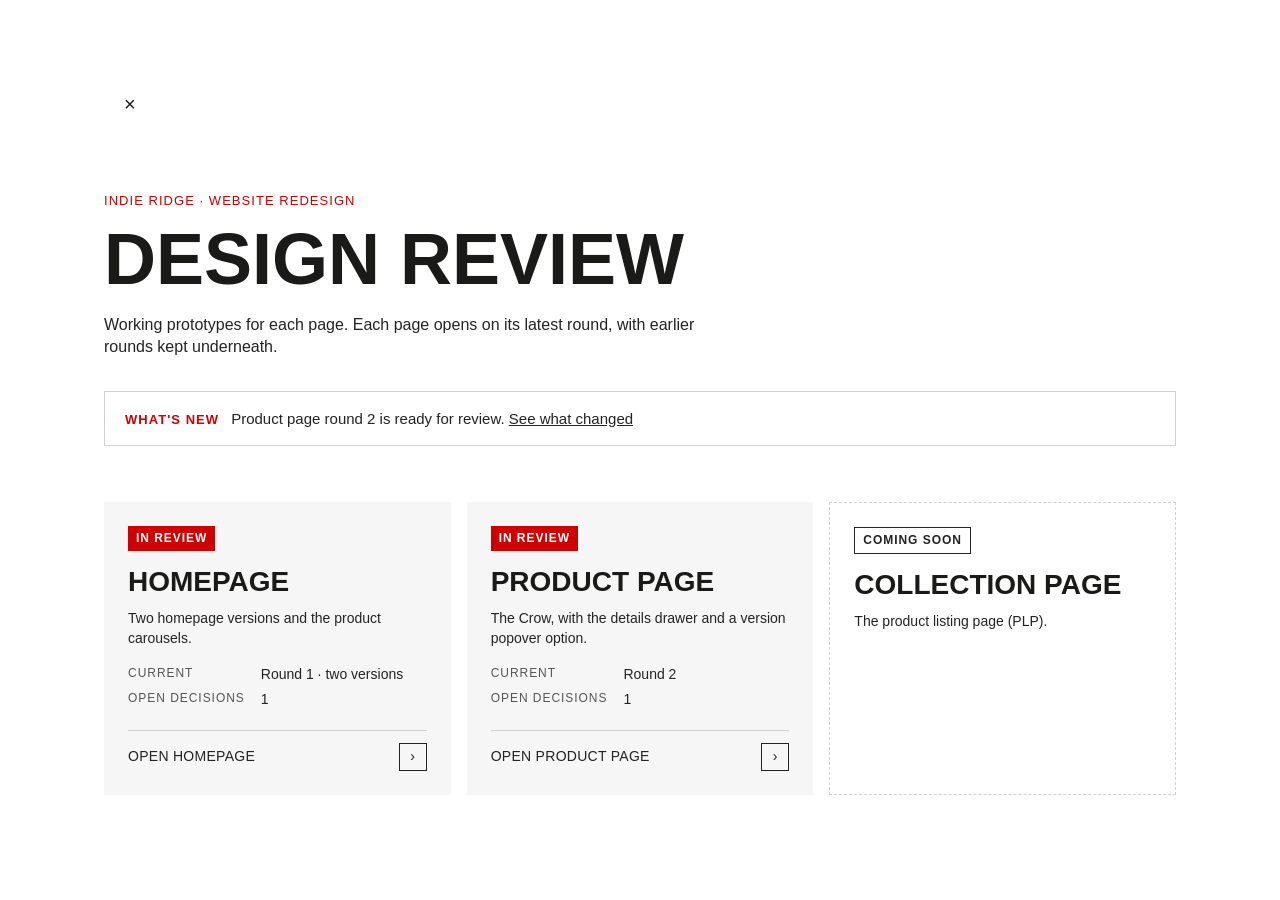
==== index.html @ a71028b1 "Landing page organized by page, with hubs for homepage and product page (draft, not live)" ====
<!doctype html>
<html lang="en">
<head>
<meta charset="utf-8">
<meta name="viewport" content="width=device-width, initial-scale=1">
<title>Driver × Indie Ridge prototype</title>
<meta name="robots" content="noindex, nofollow">
<link rel="icon" href="favicon.ico" sizes="48x48">
<link rel="stylesheet" href="css/hub.css">
</head>
<body>
<main>
<div class="brand" role="img" aria-label="Driver × Indie Ridge"><img class="brand__driver" src="assets/driver-logo.svg" alt=""><span class="brand__x" aria-hidden="true">×</span><img class="brand__ir" src="assets/indie-ridge-logo.svg" alt=""></div>
<p class="eyebrow">Indie Ridge · Website redesign</p>
<h1>Design review</h1>
<p class="intro">Working prototypes for each page. Each page opens on its latest round, with earlier rounds kept underneath.</p>
<p class="news"><b>What's new</b><span>Product page round 2 is ready for review. <a href="pdp.html">See what changed</a></span></p>
<div class="cards">
<a class="card" href="homepage.html">
<span class="tag tag--review">In review</span>
<h2>Homepage</h2>
<p>Two homepage versions and the product carousels.</p>
<dl><dt>Current</dt><dd>Round 1 · two versions</dd><dt>Open decisions</dt><dd>1</dd></dl>
<span class="card__go">Open homepage<span aria-hidden="true">›</span></span>
</a>
<a class="card" href="pdp.html">
<span class="tag tag--review">In review</span>
<h2>Product page</h2>
<p>The Crow, with the details drawer and a version popover option.</p>
<dl><dt>Current</dt><dd>Round 2</dd><dt>Open decisions</dt><dd>1</dd></dl>
<span class="card__go">Open product page<span aria-hidden="true">›</span></span>
</a>
<div class="card card--soon">
<span class="tag tag--soon">Coming soon</span>
<h2>Collection page</h2>
<p>The product listing page (PLP).</p>
</div>
</div>
</main>
</body>
</html>
---- css/hub.css ----
/* Shared styles for the landing page and page hubs */
@font-face { font-family: 'Helvetica Now Display'; font-weight: 400; font-display: swap; src: url(../assets/8762a6e199e5416e344eea333f97d55b.woff2) format('woff2'); }
@font-face { font-family: 'Helvetica Now Display'; font-weight: 500; font-display: swap; src: url(../assets/6d799c3410f5b43439138eb2e291c39b.woff2) format('woff2'); }
@font-face { font-family: 'Helvetica Now Display'; font-weight: 600 700; font-display: swap; src: url(../assets/5e58670df50cc59a136cc1d46ab9bc65.woff2) format('woff2'); }
:root { --ink: #1a1b18; --text: #232323; --red: #ce0000; --grey: #f6f6f6; --line: #d1d1d1; }
* { box-sizing: border-box; }
body { margin: 0; background: #ffffff; color: var(--text); font: 400 16px/1.4 'Helvetica Now Display', Helvetica, Arial, sans-serif; -webkit-font-smoothing: antialiased; }
main { max-width: 1120px; margin: 0 auto; padding: 80px 24px 96px; }
.eyebrow { margin: 0; font-size: 13px; font-weight: 500; letter-spacing: .08em; text-transform: uppercase; color: var(--red); }
html { scroll-behavior: smooth; }
h1 { margin: 12px 0 16px; font-size: clamp(40px, 7vw, 72px); line-height: 1.05; font-weight: 700; text-transform: uppercase; color: var(--ink); }
.intro { max-width: 40rem; margin: 0; }
.grid { display: grid; grid-template-columns: repeat(auto-fit, minmax(280px, 1fr)); gap: 16px; margin-top: 56px; }
.opt { display: grid; gap: 12px; align-content: start; padding: 24px; background: var(--grey); }
.opt h2 { margin: 0; font-size: 20px; font-weight: 700; letter-spacing: .02em; text-transform: uppercase; color: var(--ink); }
.opt p { margin: 0; font-size: 14px; }
.links { display: grid; gap: 8px; margin-top: 8px; }
.links a { display: flex; justify-content: space-between; align-items: center; gap: 12px; padding: 12px 0; border-top: 1px solid var(--line); color: var(--text); font-size: 14px; font-weight: 500; letter-spacing: .02em; text-transform: uppercase; text-decoration: none; }
.links a span { display: inline-flex; width: 28px; height: 28px; align-items: center; justify-content: center; border: 1px solid var(--text); }
.links a:hover { color: var(--red); }
.links a:hover span { background: var(--red); border-color: var(--red); color: #ffffff; }
.brand { display: flex; align-items: center; gap: 20px; margin-bottom: 64px; color: var(--ink); }
.brand__driver { height: 18px; }
.brand__x { font-size: 20px; }
.brand__ir { height: 72px; margin: -12px; }
.group + .group { margin-top: 96px; }
.note { margin-top: 48px; font-size: 14px; color: #555555; max-width: 40rem; }
.decide { max-width: 40rem; margin-top: 48px; }
.decide h2 { margin: 0; font-size: 20px; font-weight: 700; letter-spacing: .02em; text-transform: uppercase; color: var(--ink); }
.decide ul { margin: 12px 0 0; padding: 0; list-style: none; }
.decide label { display: flex; gap: 12px; align-items: center; padding: 12px 0; border-top: 1px solid var(--line); font-size: 16px; cursor: pointer; }
.decide input { width: 18px; height: 18px; margin: 0; accent-color: var(--red); }

/* Section titles one step below h1 */
.sec { margin: 12px 0 16px; font-size: clamp(32px, 5vw, 48px); line-height: 1.05; font-weight: 700; text-transform: uppercase; color: var(--ink); }
.tag { display: inline-block; width: max-content; padding: 4px 8px; font-size: 12px; font-weight: 700; letter-spacing: .08em; text-transform: uppercase; }
.tag--review { background: var(--red); color: #ffffff; }
.tag--approved { background: #006300; color: #ffffff; }
.tag--soon { border: 1px solid var(--text); color: var(--text); }

/* Landing page */
.news { display: flex; flex-wrap: wrap; gap: 8px 12px; align-items: baseline; margin-top: 32px; padding: 16px 20px; border: 1px solid var(--line); font-size: 15px; }
.news b { font-size: 13px; font-weight: 700; letter-spacing: .08em; text-transform: uppercase; color: var(--red); }
.news a { color: var(--text); }
.news a:hover { color: var(--red); }
.cards { display: grid; grid-template-columns: repeat(auto-fit, minmax(300px, 1fr)); gap: 16px; margin-top: 56px; }
.card { position: relative; display: grid; gap: 12px; align-content: start; padding: 24px; background: var(--grey); color: var(--text); text-decoration: none; }
.card h2 { margin: 4px 0 0; font-size: 28px; line-height: 1.1; font-weight: 700; text-transform: uppercase; color: var(--ink); }
.card p { margin: 0; font-size: 14px; }
.card dl { display: grid; grid-template-columns: auto 1fr; gap: 6px 16px; margin: 4px 0 0; font-size: 14px; }
.card dt { font-size: 12px; font-weight: 500; letter-spacing: .08em; text-transform: uppercase; color: #555555; }
.card dd { margin: 0; }
.card__go { display: flex; justify-content: space-between; align-items: center; margin-top: 8px; padding-top: 12px; border-top: 1px solid var(--line); font-size: 14px; font-weight: 500; letter-spacing: .02em; text-transform: uppercase; }
.card__go span { display: inline-flex; width: 28px; height: 28px; align-items: center; justify-content: center; border: 1px solid var(--text); }
a.card:hover .card__go { color: var(--red); }
a.card:hover .card__go span { background: var(--red); border-color: var(--red); color: #ffffff; }
.card--soon { background: #ffffff; border: 1px dashed var(--line); }

/* Page hubs */
.back { display: inline-flex; gap: 8px; align-items: center; margin-bottom: 40px; color: var(--text); font-size: 13px; font-weight: 500; letter-spacing: .08em; text-transform: uppercase; text-decoration: none; }
.back:hover { color: var(--red); }
.latest { margin-top: 64px; }
.changes { max-width: 40rem; margin: 24px 0 0; padding-left: 20px; font-size: 15px; }
.changes li + li { margin-top: 6px; }
.earlier { margin-top: 96px; border-top: 4px solid var(--ink); }
.earlier > h2 { margin: 24px 0 0; font-size: 20px; font-weight: 700; letter-spacing: .02em; text-transform: uppercase; color: var(--ink); }
.earlier details { border-bottom: 1px solid var(--line); }
.earlier summary { display: flex; justify-content: space-between; align-items: center; padding: 20px 0; cursor: pointer; list-style: none; font-size: 20px; font-weight: 700; text-transform: uppercase; color: var(--ink); }
.earlier summary::-webkit-details-marker { display: none; }
.earlier summary::after { content: "+"; color: var(--red); font-size: 24px; font-weight: 400; }
.earlier details[open] summary::after { content: "−"; }
.earlier details > div { padding-bottom: 48px; }
.earlier .grid { margin-top: 16px; }
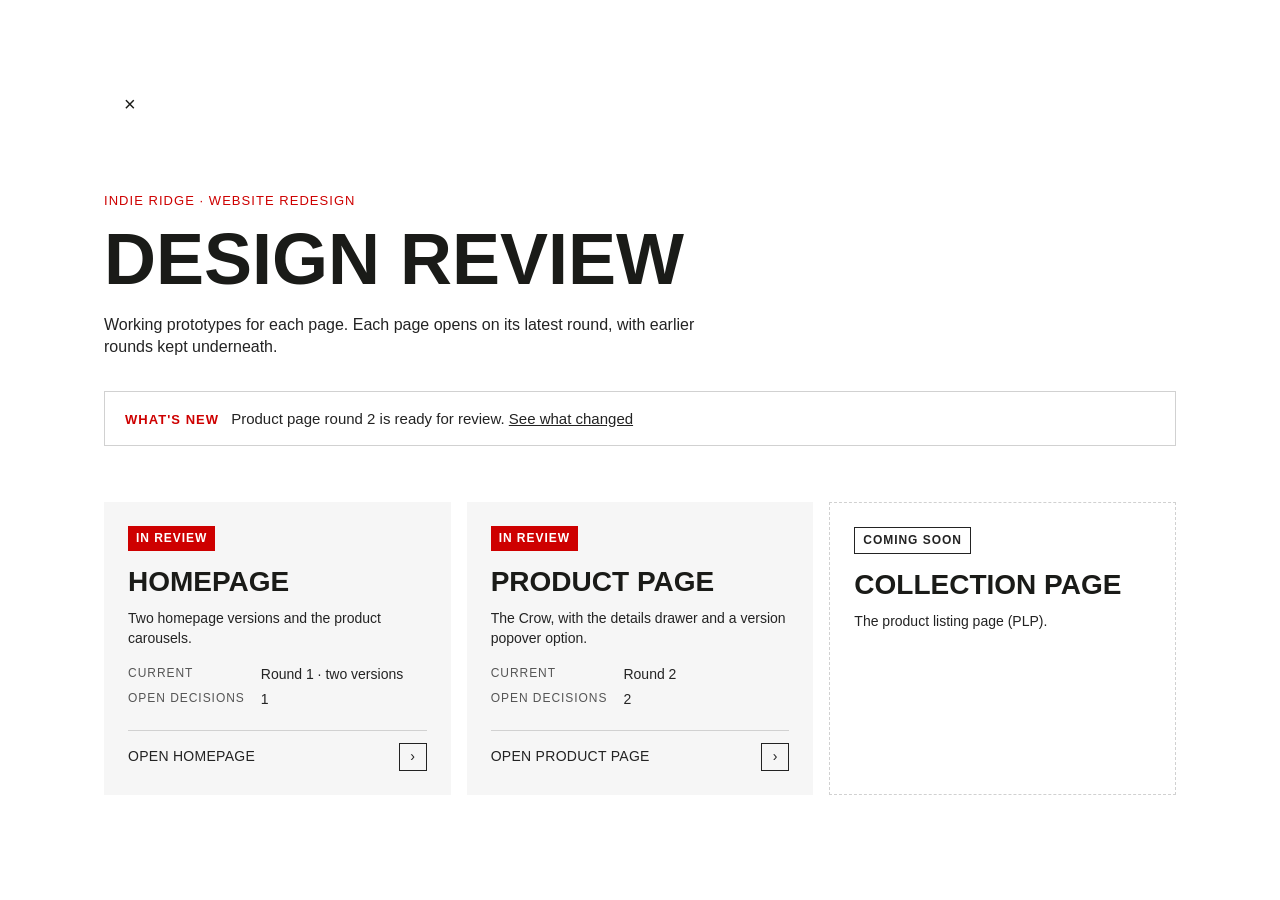
==== commit 0ca95533: "Mobile gallery options: full-bleed dots and counter (draft, not live)" ====
--- a/index.html
+++ b/index.html
@@ -27,7 +27,7 @@
 <span class="tag tag--review">In review</span>
 <h2>Product page</h2>
 <p>The Crow, with the details drawer and a version popover option.</p>
-<dl><dt>Current</dt><dd>Round 2</dd><dt>Open decisions</dt><dd>1</dd></dl>
+<dl><dt>Current</dt><dd>Round 2</dd><dt>Open decisions</dt><dd>2</dd></dl>
 <span class="card__go">Open product page<span aria-hidden="true">›</span></span>
 </a>
 <div class="card card--soon">
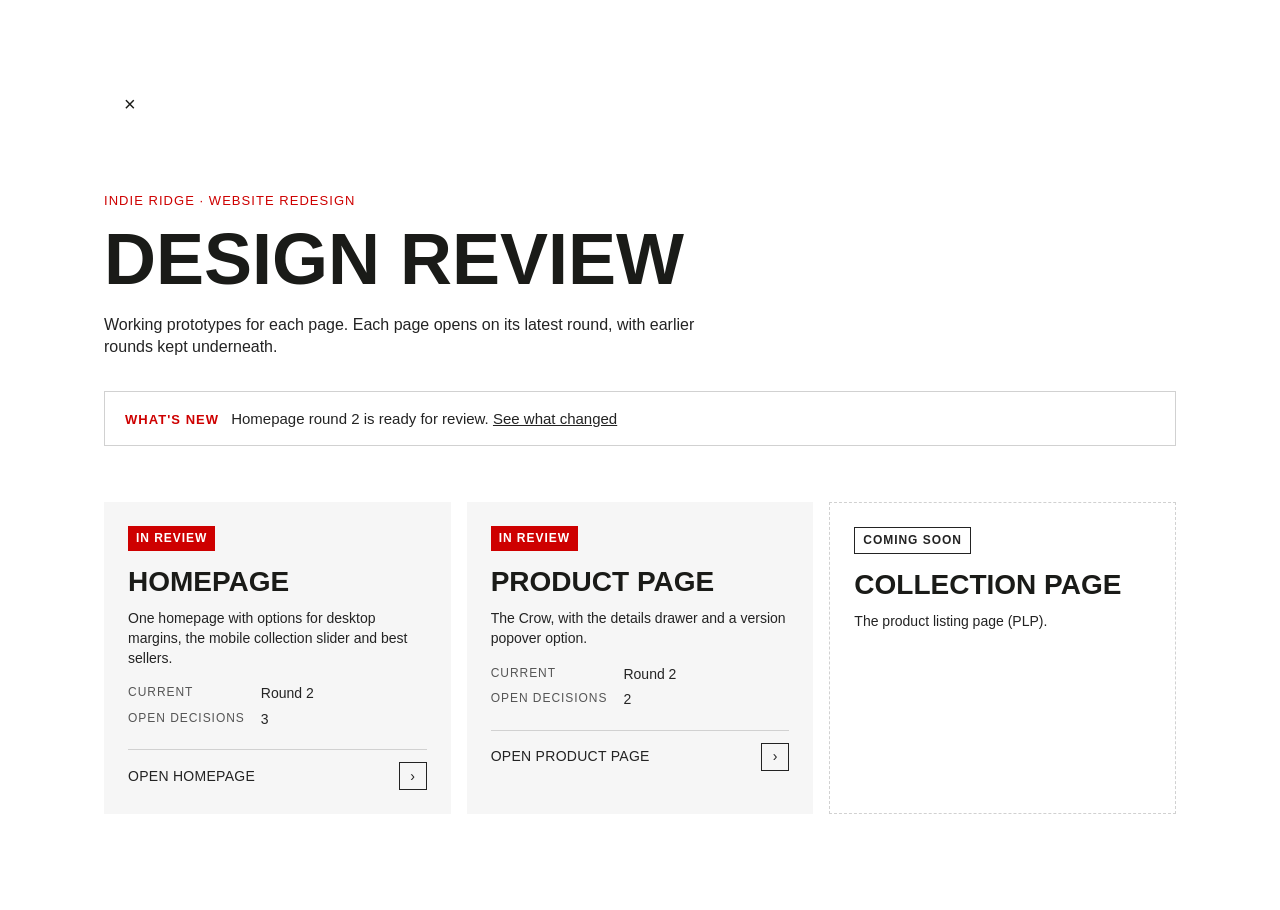
==== commit a9932a0a: "Publish homepage round 2 and update the hubs" ====
--- a/index.html
+++ b/index.html
@@ -14,13 +14,13 @@
 <p class="eyebrow">Indie Ridge · Website redesign</p>
 <h1>Design review</h1>
 <p class="intro">Working prototypes for each page. Each page opens on its latest round, with earlier rounds kept underneath.</p>
-<p class="news"><b>What's new</b><span>Product page round 2 is ready for review. <a href="pdp.html">See what changed</a></span></p>
+<p class="news"><b>What's new</b><span>Homepage round 2 is ready for review. <a href="homepage.html">See what changed</a></span></p>
 <div class="cards">
 <a class="card" href="homepage.html">
 <span class="tag tag--review">In review</span>
 <h2>Homepage</h2>
-<p>Two homepage versions and the product carousels.</p>
-<dl><dt>Current</dt><dd>Round 1 · two versions</dd><dt>Open decisions</dt><dd>1</dd></dl>
+<p>One homepage with options for desktop margins, the mobile collection slider and best sellers.</p>
+<dl><dt>Current</dt><dd>Round 2</dd><dt>Open decisions</dt><dd>3</dd></dl>
 <span class="card__go">Open homepage<span aria-hidden="true">›</span></span>
 </a>
 <a class="card" href="pdp.html">
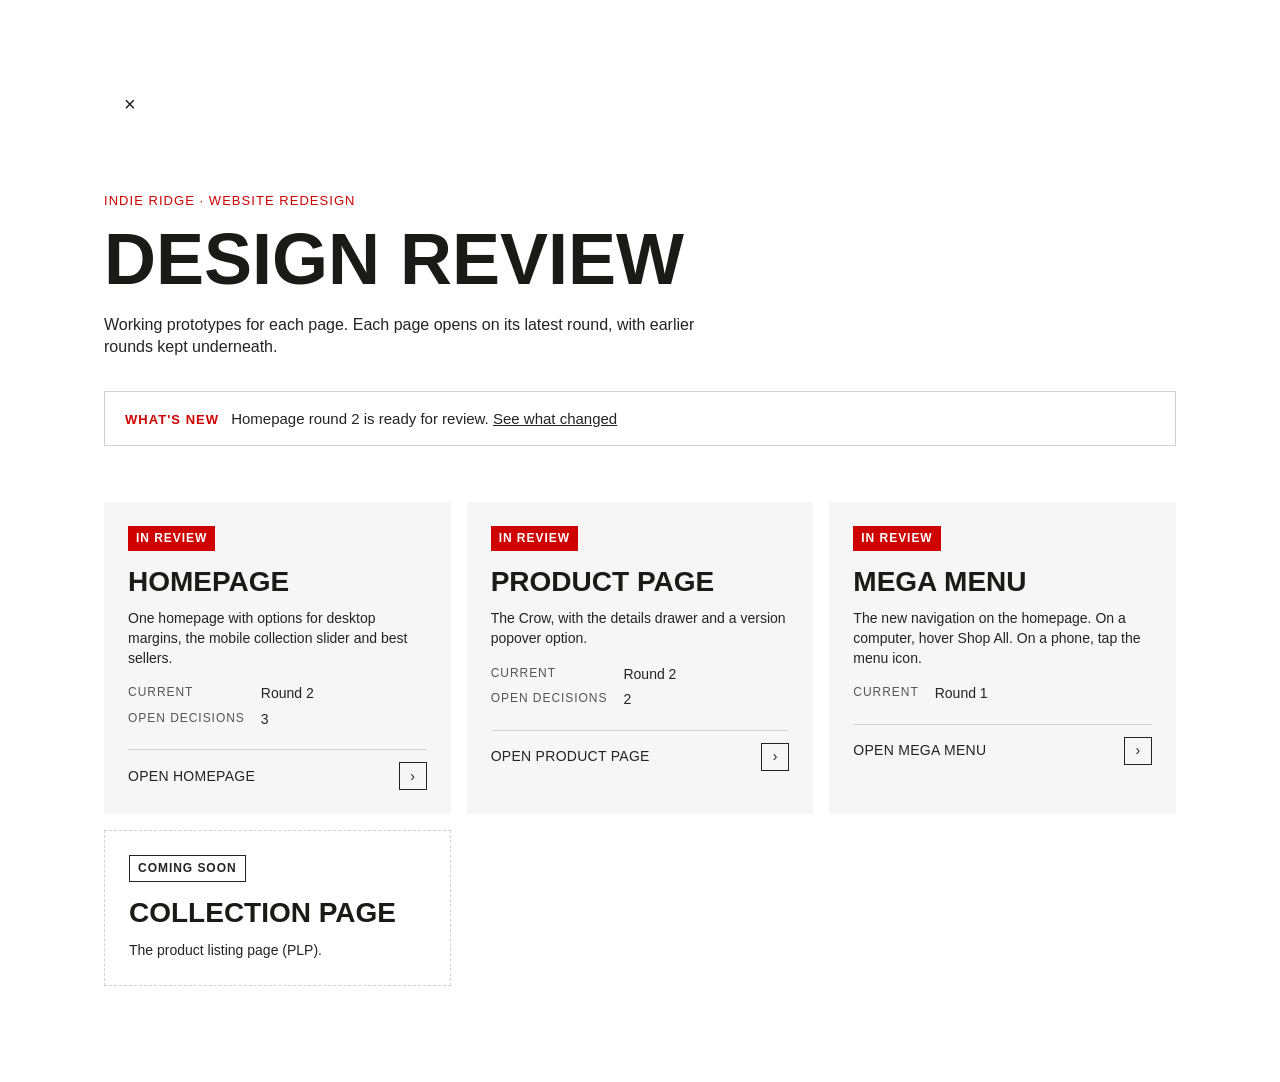
==== commit 668f6479: "Add mega menu page" ====
--- a/index.html
+++ b/index.html
@@ -30,6 +30,13 @@
 <dl><dt>Current</dt><dd>Round 2</dd><dt>Open decisions</dt><dd>2</dd></dl>
 <span class="card__go">Open product page<span aria-hidden="true">›</span></span>
 </a>
+<a class="card" href="menu.html">
+<span class="tag tag--review">In review</span>
+<h2>Mega menu</h2>
+<p>The new navigation on the homepage. On a computer, hover Shop All. On a phone, tap the menu icon.</p>
+<dl><dt>Current</dt><dd>Round 1</dd></dl>
+<span class="card__go">Open mega menu<span aria-hidden="true">›</span></span>
+</a>
 <div class="card card--soon">
 <span class="tag tag--soon">Coming soon</span>
 <h2>Collection page</h2>
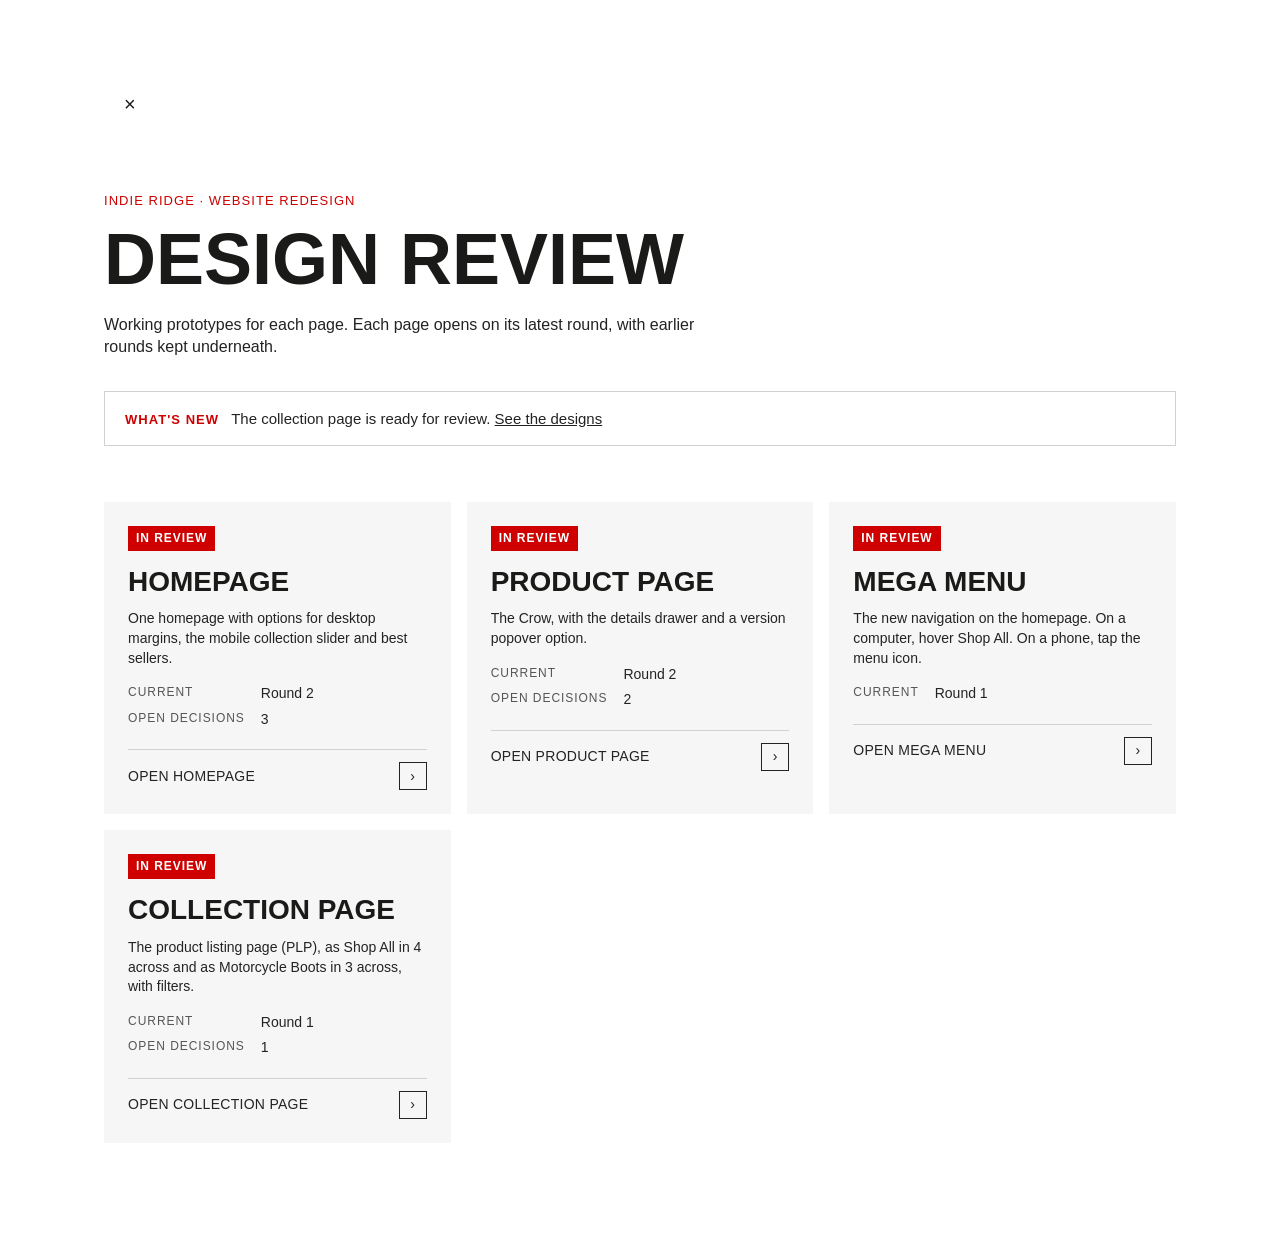
==== commit 6a68a666: "Collection page round 1: Shop All (4 across), Motorcycle Boots (3 across), filters" ====
--- a/index.html
+++ b/index.html
@@ -14,7 +14,7 @@
 <p class="eyebrow">Indie Ridge · Website redesign</p>
 <h1>Design review</h1>
 <p class="intro">Working prototypes for each page. Each page opens on its latest round, with earlier rounds kept underneath.</p>
-<p class="news"><b>What's new</b><span>Homepage round 2 is ready for review. <a href="homepage.html">See what changed</a></span></p>
+<p class="news"><b>What's new</b><span>The collection page is ready for review. <a href="collection.html">See the designs</a></span></p>
 <div class="cards">
 <a class="card" href="homepage.html">
 <span class="tag tag--review">In review</span>
@@ -37,11 +37,13 @@
 <dl><dt>Current</dt><dd>Round 1</dd></dl>
 <span class="card__go">Open mega menu<span aria-hidden="true">›</span></span>
 </a>
-<div class="card card--soon">
-<span class="tag tag--soon">Coming soon</span>
+<a class="card" href="collection.html">
+<span class="tag tag--review">In review</span>
 <h2>Collection page</h2>
-<p>The product listing page (PLP).</p>
-</div>
+<p>The product listing page (PLP), as Shop All in 4 across and as Motorcycle Boots in 3 across, with filters.</p>
+<dl><dt>Current</dt><dd>Round 1</dd><dt>Open decisions</dt><dd>1</dd></dl>
+<span class="card__go">Open collection page<span aria-hidden="true">›</span></span>
+</a>
 </div>
 </main>
 </body>
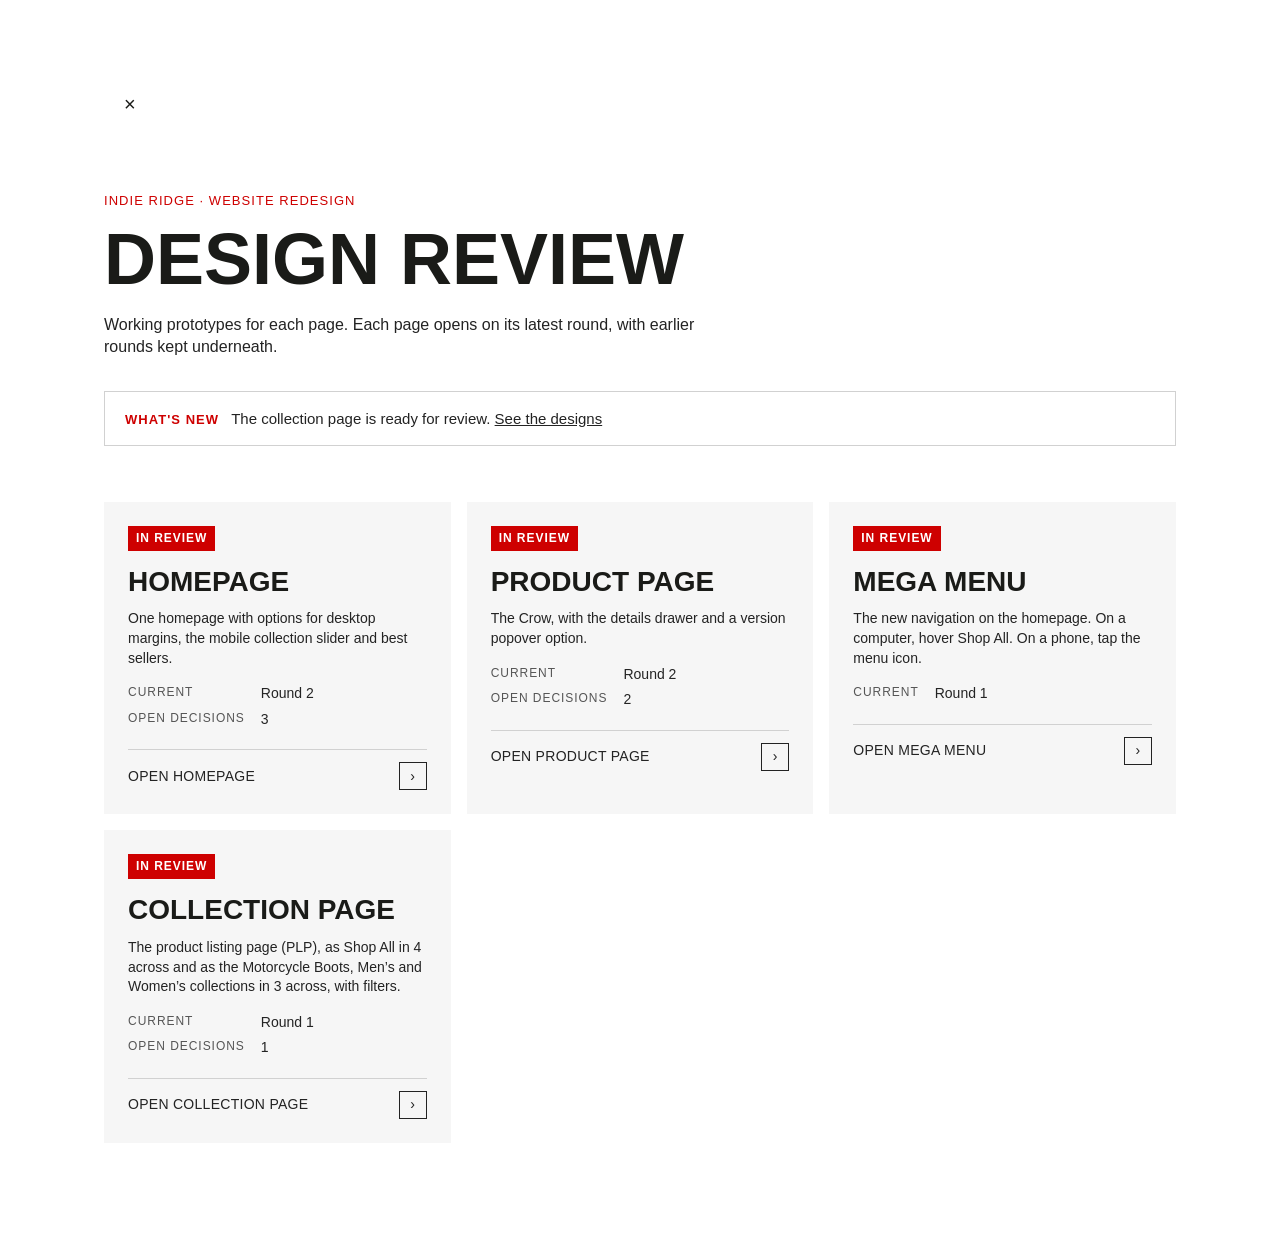
==== commit 6af705fa: "Collection page: Men's and Women's boots, one-across mobile layout for collections" ====
--- a/index.html
+++ b/index.html
@@ -40,7 +40,7 @@
 <a class="card" href="collection.html">
 <span class="tag tag--review">In review</span>
 <h2>Collection page</h2>
-<p>The product listing page (PLP), as Shop All in 4 across and as Motorcycle Boots in 3 across, with filters.</p>
+<p>The product listing page (PLP), as Shop All in 4 across and as the Motorcycle Boots, Men’s and Women’s collections in 3 across, with filters.</p>
 <dl><dt>Current</dt><dd>Round 1</dd><dt>Open decisions</dt><dd>1</dd></dl>
 <span class="card__go">Open collection page<span aria-hidden="true">›</span></span>
 </a>
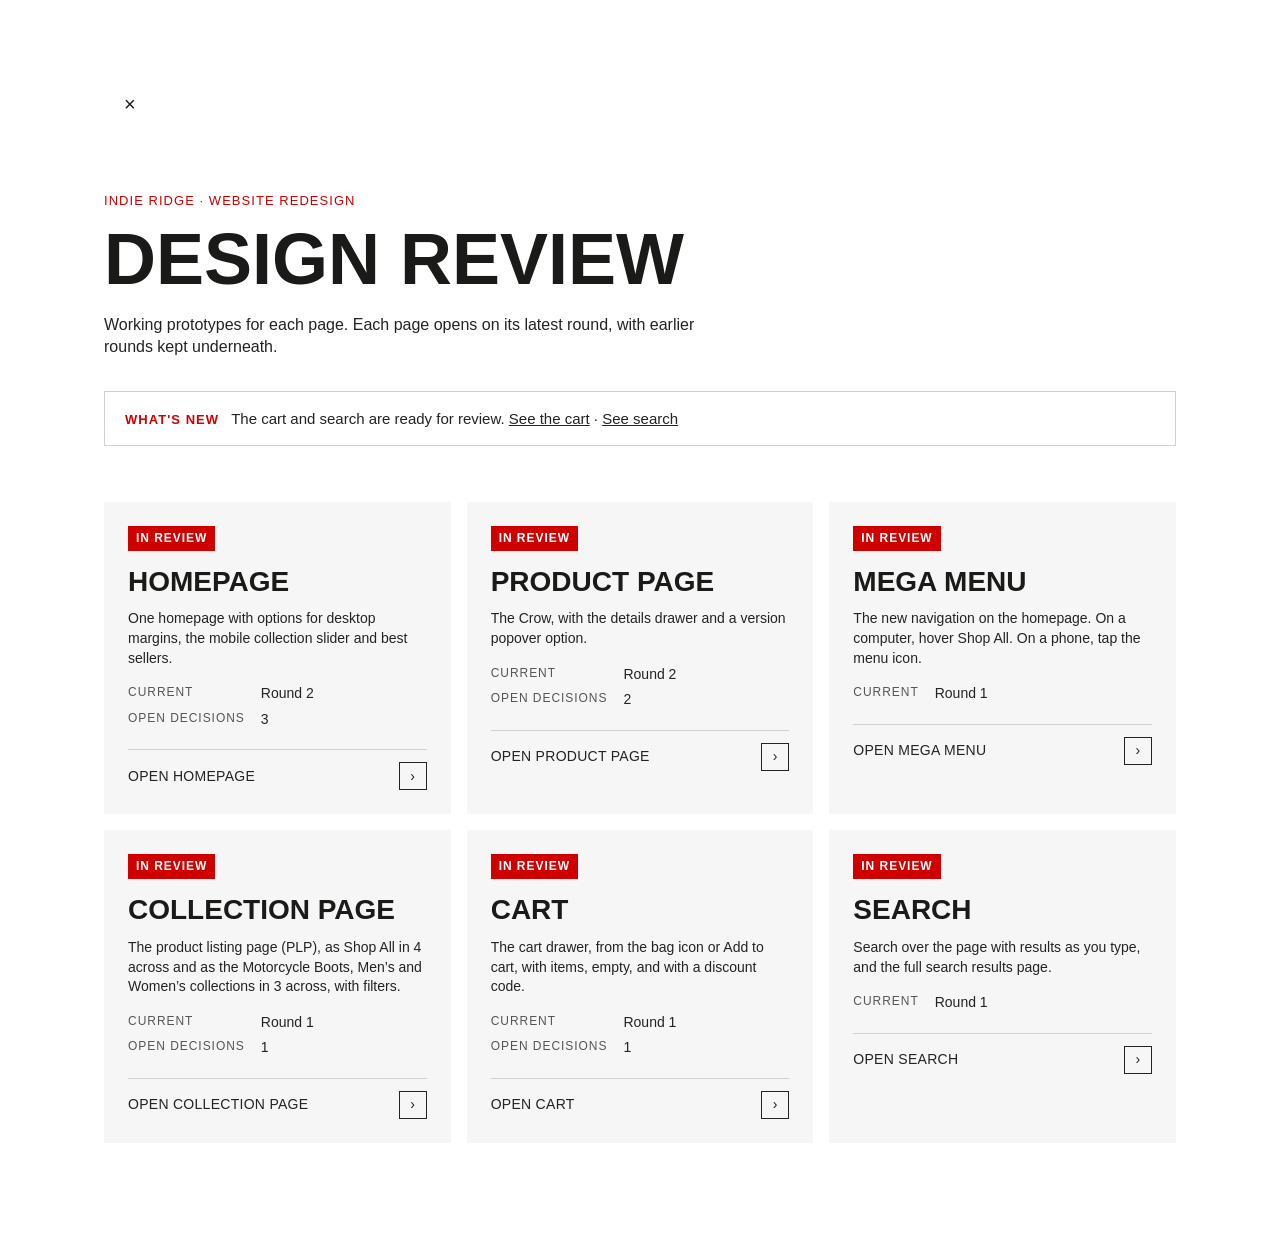
==== commit 1ffa9ada: "Cart drawer and search: overlays on round 2 pages, search results page, review pages" ====
--- a/index.html
+++ b/index.html
@@ -14,7 +14,7 @@
 <p class="eyebrow">Indie Ridge · Website redesign</p>
 <h1>Design review</h1>
 <p class="intro">Working prototypes for each page. Each page opens on its latest round, with earlier rounds kept underneath.</p>
-<p class="news"><b>What's new</b><span>The collection page is ready for review. <a href="collection.html">See the designs</a></span></p>
+<p class="news"><b>What's new</b><span>The cart and search are ready for review. <a href="cart.html">See the cart</a> · <a href="search.html">See search</a></span></p>
 <div class="cards">
 <a class="card" href="homepage.html">
 <span class="tag tag--review">In review</span>
@@ -44,6 +44,20 @@
 <dl><dt>Current</dt><dd>Round 1</dd><dt>Open decisions</dt><dd>1</dd></dl>
 <span class="card__go">Open collection page<span aria-hidden="true">›</span></span>
 </a>
+<a class="card" href="cart.html">
+<span class="tag tag--review">In review</span>
+<h2>Cart</h2>
+<p>The cart drawer, from the bag icon or Add to cart, with items, empty, and with a discount code.</p>
+<dl><dt>Current</dt><dd>Round 1</dd><dt>Open decisions</dt><dd>1</dd></dl>
+<span class="card__go">Open cart<span aria-hidden="true">›</span></span>
+</a>
+<a class="card" href="search.html">
+<span class="tag tag--review">In review</span>
+<h2>Search</h2>
+<p>Search over the page with results as you type, and the full search results page.</p>
+<dl><dt>Current</dt><dd>Round 1</dd></dl>
+<span class="card__go">Open search<span aria-hidden="true">›</span></span>
+</a>
 </div>
 </main>
 </body>
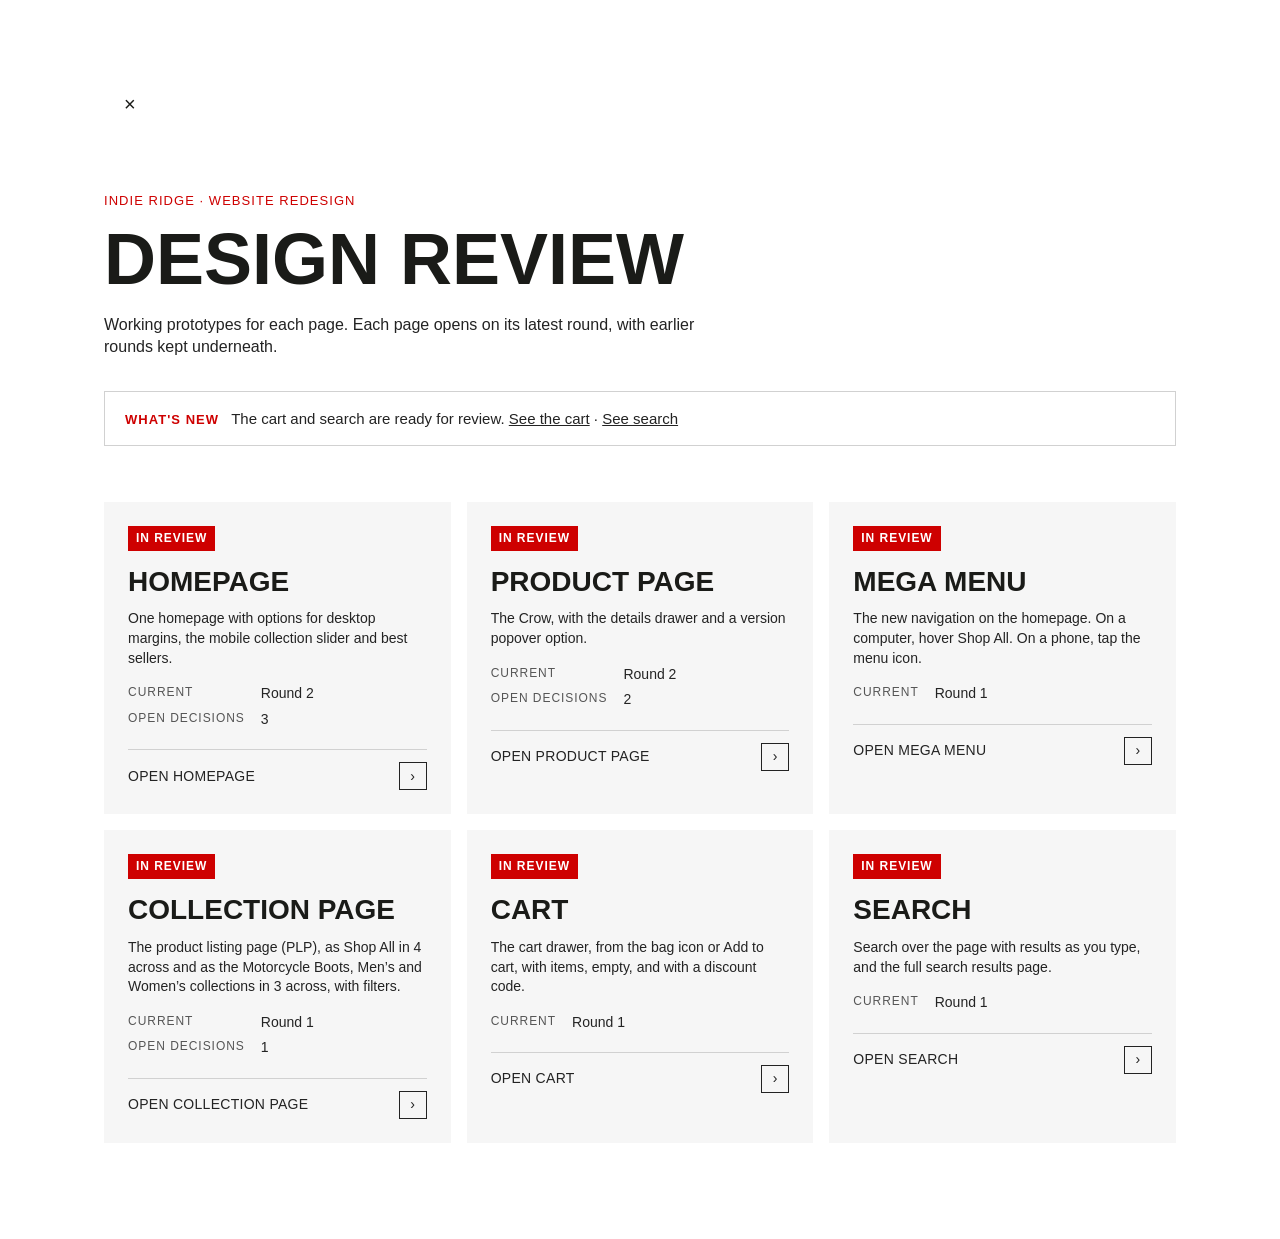
==== commit 9f79f732: "Cart: remove decisions to make" ====
--- a/index.html
+++ b/index.html
@@ -48,7 +48,7 @@
 <span class="tag tag--review">In review</span>
 <h2>Cart</h2>
 <p>The cart drawer, from the bag icon or Add to cart, with items, empty, and with a discount code.</p>
-<dl><dt>Current</dt><dd>Round 1</dd><dt>Open decisions</dt><dd>1</dd></dl>
+<dl><dt>Current</dt><dd>Round 1</dd></dl>
 <span class="card__go">Open cart<span aria-hidden="true">›</span></span>
 </a>
 <a class="card" href="search.html">
